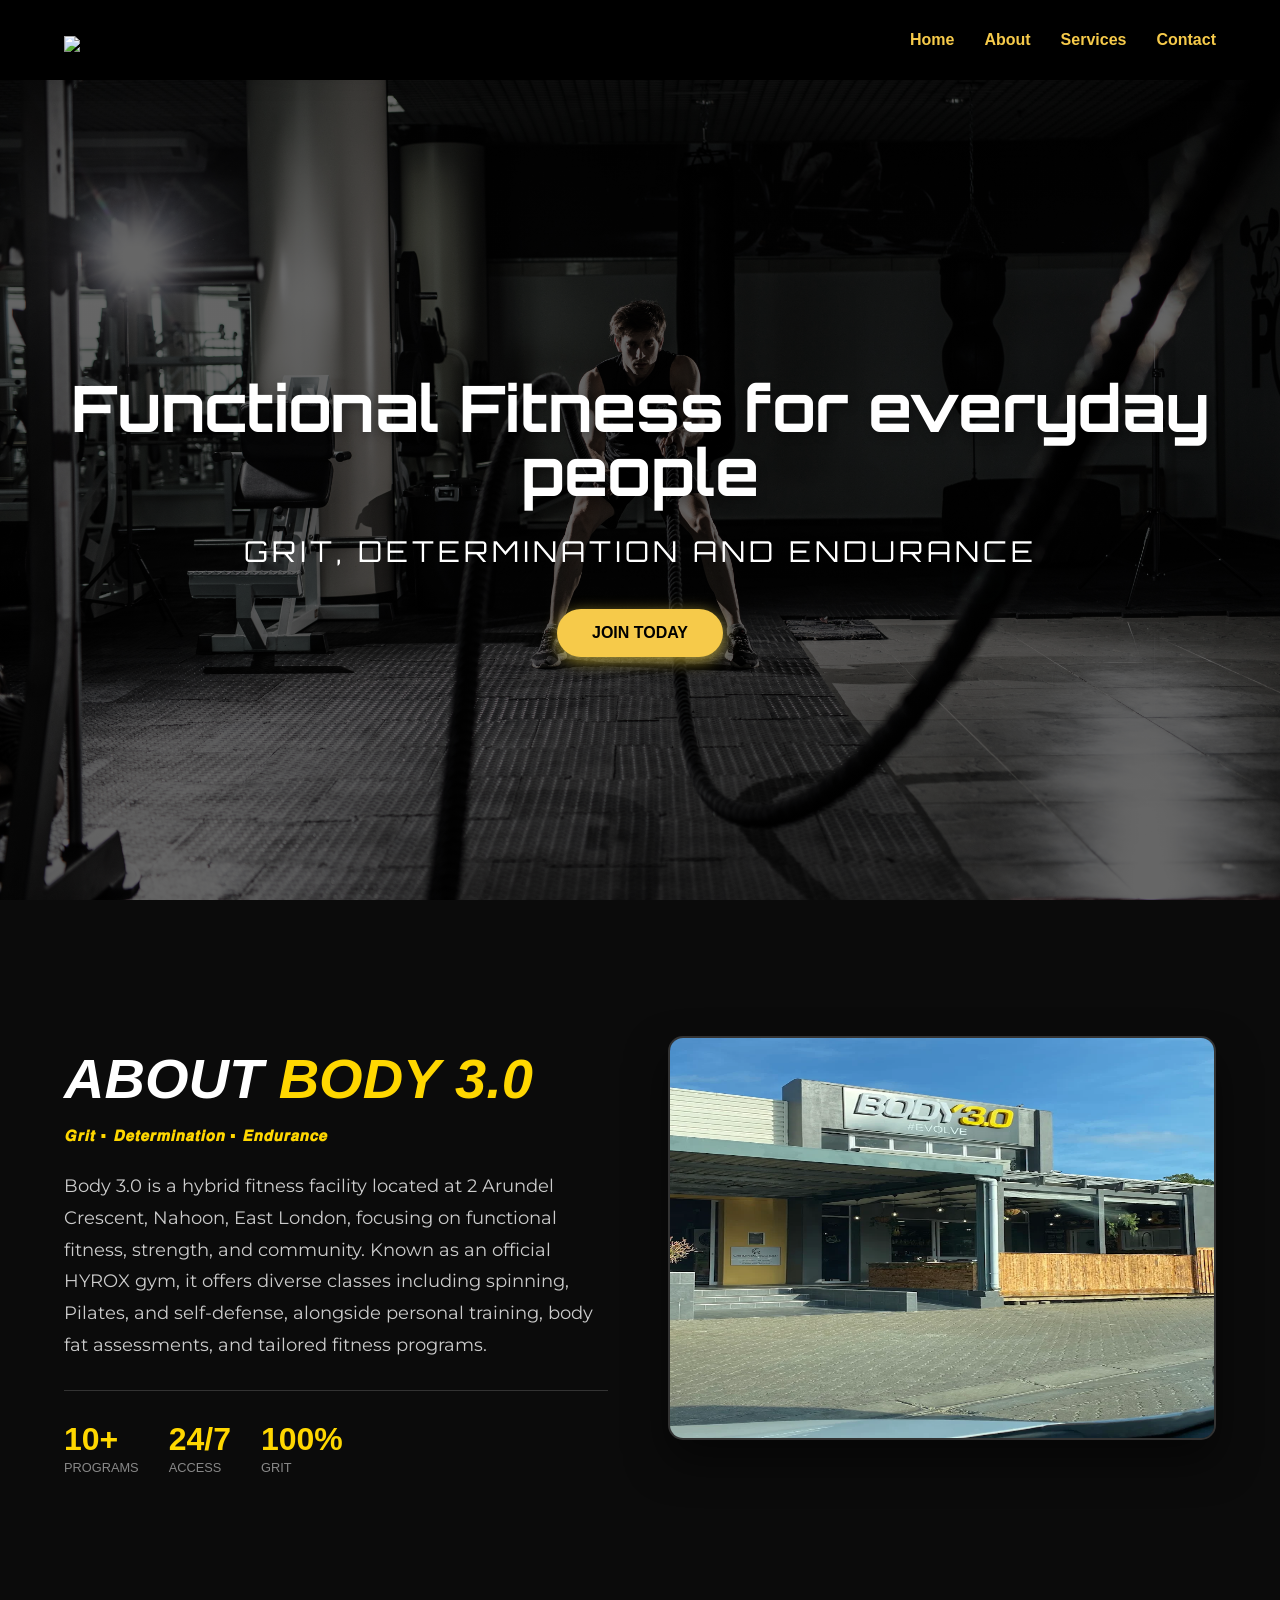
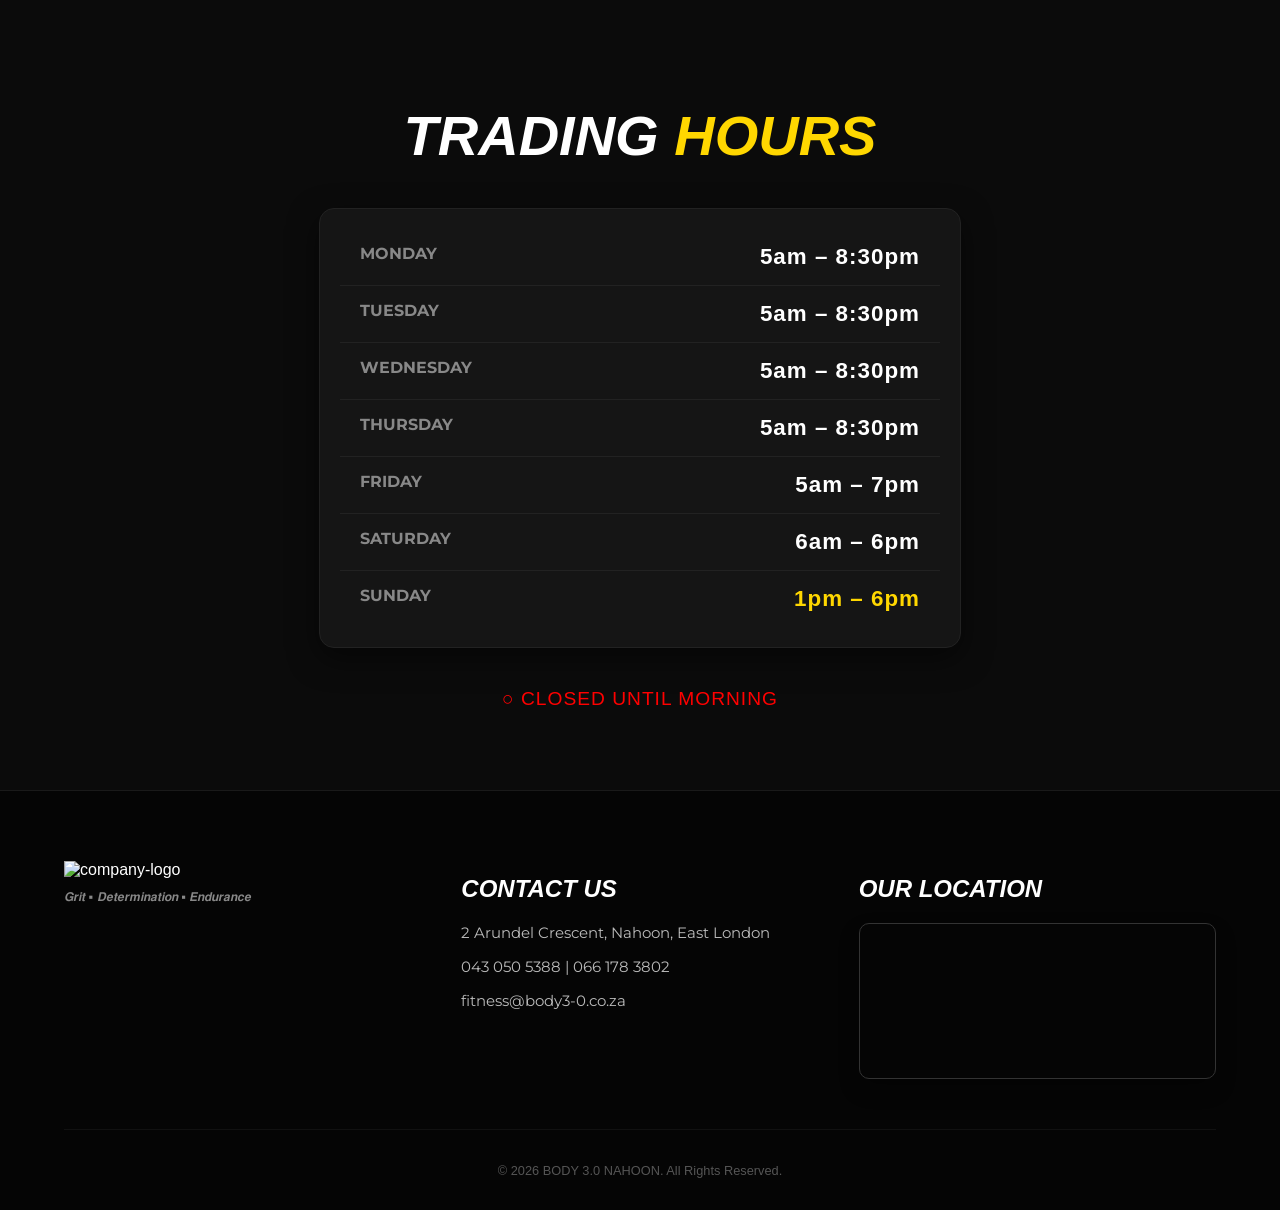
==== index.html @ ef925633 "Initial commit" ====
<!DOCTYPE html>
<html lang="en">
<head>
    <meta charset="UTF-8">
    <meta name="viewport" content="width=device-width, initial-scale=1.0">
    <title>Document</title>
    <link rel="stylesheet" href="style.css">
    <link rel="preconnect" href="https://fonts.googleapis.com">
<link rel="preconnect" href="https://fonts.gstatic.com" crossorigin>
<link rel="preconnect" href="https://fonts.googleapis.com">
<link rel="preconnect" href="https://fonts.gstatic.com" crossorigin>
<link rel="preconnect" href="https://fonts.googleapis.com">
<link rel="preconnect" href="https://fonts.gstatic.com" crossorigin>
<link href="https://fonts.googleapis.com/css2?family=Archivo+Black&family=Montserrat:ital,wght@0,100..900;1,100..900&family=Orbitron:wght@400..900&display=swap" rel="stylesheet">
</head>
<body id="home">
    <header class="main-header">
  <div class="logo"><img src="./Untitled design.png" alt="company-logo"></div>
  
  <input type="checkbox" id="nav-toggle" class="nav-toggle">
  <label for="nav-toggle" class="nav-toggle-label">
    <span></span>
  </label>

  <nav>
    <ul class="nav-links">
      <li><a href="#home">Home</a></li>
      <li><a href="#about">About</a></li>
      <li><a href="./services.html">Services</a></li>
      <li><a href="./contact.html">Contact</a></li>
    </ul>
  </nav>
  
  
</header>
<section class="hero-section">
  <div class="hero-content">
    <h1>Functional Fitness for everyday people</h1>
    <p>Grit, determination and endurance</p>
    <a href="./contact.html#join" class="btn-join">Join Today</a>
  </div>
</section>
<section id="about" class="about-section">
  <div class="container">
    <div class="about-flex">
      <div class="about-text">
        <h2 class="section-title">About <span>Body 3.0</span></h2>
        <p class="accent-text">𝙂𝙧𝙞𝙩 ▪️ 𝘿𝙚𝙩𝙚𝙧𝙢𝙞𝙣𝙖𝙩𝙞𝙤𝙣 ▪️ 𝙀𝙣𝙙𝙪𝙧𝙖𝙣𝙘𝙚</p>
        <p class="description">
          Body 3.0 is a hybrid fitness facility located at 2 Arundel Crescent, Nahoon, East London, focusing on functional fitness, strength, and community. Known as an official HYROX gym, it offers diverse classes including spinning, Pilates, and self-defense, alongside personal training, body fat assessments, and tailored fitness programs. 
        </p>
        <div class="about-stats">
          <div class="stat-item"><strong>10+</strong><span>Programs</span></div>
          <div class="stat-item"><strong>24/7</strong><span>Access</span></div>
          <div class="stat-item"><strong>100%</strong><span>Grit</span></div>
        </div>
      </div>
      <div class="about-image-box">
        <div class="image-placeholder">
            <img src="./outside.webp">
        </div>
      </div>
    </div>
  </div>
</section>
<section id="hours" class="hours-section">
  <div class="container">
    <h2 class="section-title">Trading <span>Hours</span></h2>
    <div class="hours-grid">
      <div class="day-row"><span>Monday</span><strong>5am – 8:30pm</strong></div>
      <div class="day-row"><span>Tuesday</span><strong>5am – 8:30pm</strong></div>
      <div class="day-row"><span>Wednesday</span><strong>5am – 8:30pm</strong></div>
      <div class="day-row"><span>Thursday</span><strong>5am – 8:30pm</strong></div>
      <div class="day-row"><span>Friday</span><strong>5am – 7pm</strong></div>
      <div class="day-row"><span>Saturday</span><strong>6am – 6pm</strong></div>
      <div class="day-row highlighted"><span>Sunday</span><strong>1pm – 6pm</strong></div>
    </div>
  </div>
  <div id="gym-status" class="status-badge">Checking Status...</div>

</section>
<footer class="main-footer">
  <div class="footer-container">
    
    <div class="footer-column brand-col">
      <div class="logo"><img src="./Untitled design.png" alt="company-logo"></div>
      <p class="footer-tagline">𝙂𝙧𝙞𝙩 ▪️ 𝘿𝙚𝙩𝙚𝙧𝙢𝙞𝙣𝙖𝙩𝙞𝙤𝙣 ▪️ 𝙀𝙣𝙙𝙪𝙧𝙖𝙣𝙘𝙚</p>
    </div>

    <div class="footer-column">
      <h3>Contact Us</h3>
      <ul class="contact-list">
        <li><i class="fas fa-map-marker-alt"></i> 2 Arundel Crescent, Nahoon, East London</li>
        <li><i class="fas fa-phone"></i> 043 050 5388 |
066 178 3802</li>
        <li><i class="fas fa-envelope"></i> fitness@body3-0.co.za</li>
      </ul>
    </div>

    <div class="footer-column map-col">
      <h3>Our Location</h3>
      <div class="map-wrapper">
        <iframe 
          src="https://www.google.com/maps/embed?pb=!1m18!1m12!1m3!1d3313.1234567890!2d27.9150!3d-32.9850!2m3!1f0!2f0!3f0!3m2!1i1024!2i768!4f13.1!3m3!1m2!1s0x1e66e0123456789%3A0x1234567890abcdef!2s2%20Arundel%20Crescent%2C%20Nahoon%2C%20East%20London!5e0!3m2!1sen!2sza!4v1700000000000!5m2!1sen!2sza" 
          width="100%" height="150" style="border:0;" allowfullscreen="" loading="lazy">
        </iframe>
      </div>
    </div>

  </div>
  <div class="footer-bottom">
    <p>&copy; 2026 BODY 3.0 NAHOON. All Rights Reserved.</p>
  </div>
</footer>

<script>
  function updateStatus() {
    const now = new Date();
    const day = now.getDay(); // 0 = Sun, 1 = Mon...
    const hour = now.getHours();
    const min = now.getMinutes();
    const time = hour + min / 60;
    
    let isOpen = false;
    
    // Logic based on your hours
    if (day >= 1 && day <= 4) { // Mon-Thu: 5am - 8:30pm
      if (time >= 5 && time < 20.5) isOpen = true;
    } else if (day === 5) { // Fri: 5am - 7pm
      if (time >= 5 && time < 19) isOpen = true;
    } else if (day === 6) { // Sat: 6am - 6pm
      if (time >= 6 && time < 18) isOpen = true;
    } else if (day === 0) { // Sun: 1pm - 6pm
      if (time >= 13 && time < 18) isOpen = true;
    }

    const badge = document.getElementById('gym-status');
    badge.innerHTML = isOpen ? "● OPEN NOW" : "○ CLOSED UNTIL MORNING";
    badge.style.color = isOpen ? "#00FF00" : "#FF0000";
  }
  updateStatus();
</script>
    
</body>
</html>
---- style.css ----
/* --- Base Styles --- */


body {
  background-color: #f0f2f5; 
  margin: 0;
  font-family: 'Segoe UI', sans-serif;
}

.main-header {
  display: flex;
  justify-content: space-between;
  align-items: center;
  padding: 0 5%;
  height: 80px;
  
  /* UPDATED: Changed to White Glass look */
  background: black; 
  backdrop-filter: blur(15px);
  -webkit-backdrop-filter: blur(15px);
  
  /* FIXED: Remove spaces */
  position: sticky;
  top: 0;           /* Changed from 15px to 0 */
  margin: 0;        /* Changed from 0 20px to 0 */
  width: 100%;      /* Ensure it spans the whole width */
  box-sizing: border-box; /* Keeps padding from breaking width */
  
  /* FIXED: Remove rounded corners for a flush look */
  border-radius: 0; 
  
  /* 3D Effect for a Flush Header */
  border-bottom: 1px solid rgba(0, 0, 0, 0.05);
  box-shadow: 0 4px 20px rgba(0, 0, 0, 0.08);
  
  z-index: 1000;
}

/* --- Navigation --- */
.nav-links {
  display: flex;
  list-style: none;
  gap: 30px;
  margin: 0;
  
  padding: 0;
}

.nav-links a {
  text-decoration: none;
  color: #f6ca4a;
  font-weight: 600;
  transition: 0.3s;
}

.nav-links a:hover {
  color: white;
  transform: translateY(-2px);
}

.logo img {

 padding-top: 10px;
  width: 150px; /* Adjust this value to your preferred size */
  height: auto;  /* This keeps the aspect ratio perfect */
}


.logo span { color: #007bff; }

/* --- Mobile Toggle (Hidden by default) --- */
.nav-toggle { display: none; }
.nav-toggle-label { display: none; cursor: pointer; }
 .btn-glass {
  background: #f8f9fa;
  border: 1px solid #eee;
  padding: 8px 20px;
  border-radius: 8px;
  font-weight: 600;
  cursor: pointer;
  box-shadow: 0 2px 4px rgba(0,0,0,0.05);
  transition: 0.3s;
}

.btn-glass:hover {
  background: #fff;
  box-shadow: 0 4px 8px rgba(0,0,0,0.1);
}


.hero-section {
  height: 100vh;
  width: 100%;
  margin-top: -80px; 
  
  /* This forces the 4 corners of the image to the 4 corners of the section */
  background: linear-gradient(rgba(0, 0, 0, 0.6), rgba(0, 0, 0, 0.6)),
              url('./AdobeStock_166615008.jpeg');
  
  /* UPDATED PROPERTIES */
  background-size: 100% 100%; /* Forces image corners to screen corners */
  background-position: center;
  background-repeat: no-repeat;
  
  /* Centering Logic */
  display: flex;
  flex-direction: column;
  justify-content: center;
  align-items: center;
  text-align: center;
  color: white;
  padding: 80px 20px 0 20px;
  box-sizing: border-box;
}

/* Make the headline really stand out on the full page */
.hero-content h1 {
  font-size: clamp(2.8rem, 10vw, 4rem);
 
   font-family: "Orbitron", sans-serif;
  line-height: 1;
  margin-bottom: 20px;
  text-shadow: 2px 4px 10px rgba(0,0,0,0.3);
}

.hero-content p {
  font-size: clamp(1.1rem, 4vw, 1.8rem);
  margin-bottom: 40px;
  text-transform: uppercase;
 font-family: "Orbitron", sans-serif;
  letter-spacing: 4px;
}

/* The "Join Today" Button */
.btn-join {
  display: inline-block;
  padding: 15px 35px;
  background-color: #f6ca4a;
  color: black;
  text-decoration: none;
  border-radius: 50px;
  font-weight: 700;
  text-transform: uppercase;
  transition: all 0.3s ease;
  box-shadow: 0 4px 15px rgba(231, 204, 67, 0.707);
}

.btn-join:hover {
  transform: scale(1.05);
  box-shadow: 0 6px 20px rgba(225, 164, 85, 0.911);
  background-color: white;
}
 .about-section {
  background-color: #0b0b0b; /* Deep "Athletic" Black */
  color: #ffffff;
  padding: 100px 5%;
  width: 100%;
  box-sizing: border-box;
}

.about-flex {
  display: flex;
  align-items: center;
  gap: 60px;
  max-width: 1200px;
  margin: 0 auto;
  flex-wrap: wrap; /* Important for mobile scaling */
}

.about-text {
  flex: 1;
  min-width: 300px;
}

.section-title {
  font-family: 'Teko', sans-serif;
  font-size: 3.5rem;
  font-style: italic;
  text-transform: uppercase;
  margin-bottom: 10px;
}

.section-title span {
  color: #FFD700; /* Matching the Yellow in your logo */
}

.accent-text {
  color: #FFD700;
  font-weight: 800;
  letter-spacing: 1px;
  margin-bottom: 25px;
}

.description {
  font-family: 'Montserrat', sans-serif;
  line-height: 1.8;
  color: #cccccc;
  font-size: 1.1rem;
  margin-bottom: 30px;
}

/* Stats Row */
.about-stats {
  display: flex;
  gap: 30px;
  border-top: 1px solid #333;
  padding-top: 30px;
}

.stat-item strong {
  display: block;
  font-size: 2rem;
  font-family: 'Teko', sans-serif;
  color: #FFD700;
}

.stat-item span {
  font-size: 0.8rem;
  text-transform: uppercase;
  color: #888;
}

/* Image Box */
.about-image-box {
  flex: 1;
  min-width: 300px;
  height: 400px; /* You already have this height set */
  background: #1a1a1a;
  border: 2px solid #333;
  border-radius: 15px;
  position: relative;
  overflow: hidden; /* This keeps the image inside the rounded corners */
  box-shadow: 0 20px 40px rgba(0,0,0,0.5);
}

/* Target the placeholder and the img inside it */
.image-placeholder, 
.image-placeholder img {
  width: 100%;
  height: 100%;
}

.image-placeholder img {
  object-fit:fill ; /* THIS IS THE KEY: It fills the box perfectly */
  object-position: center; /* Keeps the center of the photo visible */
  display: block;
}


.hours-section {
  background-color: #0b0b0b; /* Matching the About section black */
  color: white;
  padding: 80px 5%;
  text-align: center;
}

.hours-grid {
  max-width: 600px;
  margin: 40px auto 0;
  background: #151515;
  padding: 20px;
  border-radius: 15px;
  /* 3D "Inset" effect */
  box-shadow: inset 0 2px 10px rgba(0,0,0,0.5), 0 5px 15px rgba(0,0,0,0.3);
  border: 1px solid #222;
}

.day-row {
  display: flex;
  justify-content: space-between;
  padding: 15px 20px;
  border-bottom: 1px solid #222;
  font-family: 'Montserrat', sans-serif;
  transition: background 0.3s ease;
}

.day-row:last-child {
  border-bottom: none;
}

.day-row span {
  font-weight: 700;
  text-transform: uppercase;
  color: #888;
}

.day-row strong {
  font-family: 'Teko', sans-serif;
  font-size: 1.4rem;
  color: #fff;
  letter-spacing: 1px;
}

/* Hover effect to make it interactive */
.day-row:hover {
  background: #1a1a1a;
  cursor: default;
}

/* Highlight the current special hours or weekends */
.day-row.highlighted strong {
  color: #FFD700; /* Body 3.0 Yellow */
}

.hours-section .section-title {
  margin-bottom: 10px;
}
/* --- Desktop & Tablet Base (Already in your code) --- */
.hours-grid {
  max-width: 600px;
  margin: 40px auto;
  background: #151515;
  padding: 20px;
  border-radius: 15px;
  border: 1px solid #222;
  box-shadow: 0 10px 30px rgba(0,0,0,0.5);
}

/* --- MOBILE SPECIFIC FIXES --- */
@media (max-width: 480px) {
  .hours-section {
    padding: 40px 15px; /* Less padding on sides to give table more room */
  }

  .hours-grid {
    padding: 10px; /* Slimmer internal padding */
    margin-top: 20px;
  }

  .day-row {
    padding: 12px 10px; /* Tighter rows so you don't have to scroll as much */
  }

  .day-row span {
    font-size: 0.8rem; /* Smaller "Monday, Tuesday..." */
    letter-spacing: 0.5px;
  }

  .day-row strong {
    font-size: 1.1rem; /* Smaller "5am - 8:30pm" to prevent text wrapping */
  }

  .section-title {
    font-size: 2.2rem; /* Shrink the main title so it fits one line */
  }
}
.main-footer {
  background-color: #050505; /* Darker than the about section for depth */
  color: white;
  padding: 60px 5% 20px 5%;
  border-top: 1px solid #1a1a1a;
}

.footer-container {
  display: flex;
  justify-content: space-between;
  flex-wrap: wrap;
  gap: 40px;
  max-width: 1200px;
  margin: 0 auto;
}

.footer-column {
  flex: 1;
  min-width: 250px;
}

.footer-column h3 {
  font-family: 'Teko', sans-serif;
  text-transform: uppercase;
  font-style: italic;
  font-size: 1.5rem;
  color: white;
  margin-bottom: 20px;
}

.contact-list {
  list-style: none;
  padding: 0;
}

.contact-list li {
  margin-bottom: 15px;
  color: #bbb;
  font-family: 'Montserrat', sans-serif;
  font-size: 0.95rem;
}

/* Map Styling */
.map-wrapper {
  border-radius: 10px;
  overflow: hidden;
  border: 1px solid #333;
  box-shadow: 0 10px 20px rgba(0,0,0,0.3); /* 3D effect */
}

.footer-tagline {
  margin-top: 10px;
  font-size: 0.8rem;
  color: #888;
}

.footer-bottom {
  text-align: center;
  margin-top: 50px;
  padding-top: 20px;
  border-top: 1px solid #111;
  font-size: 0.8rem;
  color: #555;
}

.status-badge {
  font-family: 'Teko', sans-serif;
  font-size: 1.2rem;
  letter-spacing: 1px;
  margin-top: 10px;
  text-transform: uppercase;
}
/* --- Global & Services --- */
.services-section {
    background-color: #0b0b0b;
    padding: 80px 5%;
}

.services-grid {
    display: grid;
    grid-template-columns: repeat(auto-fit, minmax(250px, 1fr));
    gap: 20px;
    margin-top: 40px;
}

.service-card {
    background: #151515;
    color: white;
    padding: 30px;
    border-radius: 12px;
    border: 1px solid #222;
    box-shadow: 0 10px 20px rgba(0,0,0,0.3);
}

.service-card.highlighted {
    border: 1px solid #FFD700;
}

/* --- Schedule Grid --- */
.times-section {
    background-color: #050505;
    padding: 80px 5%;
}

.schedule-grid {
    display: grid;
    grid-template-columns: repeat(auto-fit, minmax(300px, 1fr));
    gap: 25px;
}

.day-box {
    background: #111;
    border-radius: 10px;
    border: 1px solid #222;
    overflow: hidden;
}

.day-header {
    background: #FFD700;
    color: #000;
    font-family: 'Teko', sans-serif;
    font-weight: bold;
    text-transform: uppercase;
    padding: 12px;
    text-align: center;
    font-size: 1.3rem;
}

.class-row {
    display: grid;
    grid-template-columns: 60px 1fr 80px; /* Time | Class Name | Coach */
    padding: 12px 15px;
    border-bottom: 1px solid #1a1a1a;
    font-family: 'Montserrat', sans-serif;
    font-size: 0.85rem;
}

.class-row span { color: #FFD700; font-weight: bold; }
.class-row strong { color: #fff; text-transform: uppercase; }
.class-row em { color: #888; text-align: right; font-style: normal; }

/* --- Mobile Fix --- */
@media (max-width: 480px) {
    .schedule-grid { grid-template-columns: 1fr; }
    .class-row { font-size: 0.75rem; padding: 10px; }
}
/* Responsive Scaling */
@media (max-width: 768px) {
  .about-section {
    padding: 60px 20px;
  }
  .section-title {
    font-size: 2.5rem;
  }
  .about-flex {
    flex-direction: column;
    text-align: center;
  }
  .about-stats {
    justify-content: center;
  }
}


/* Mobile Responsiveness */
@media (max-width: 768px) {
  .footer-container {
    flex-direction: column;
    text-align: center;
  }
  .map-wrapper {
    height: 200px;
  }
}
/* --- RESPONSIVE DESIGN (Phones) --- */
@media (max-width: 768px) {

    
  /* --- RESPONSIVE DESIGN (Phones) --- */
@media (max-width: 768px) {
  .nav-toggle-label {
    display: block;
    width: 30px;
    height: 25px; /* Added height for better spacing */
  }
  
  /* FIXED: Changed background to White or Yellow for visibility */
  .nav-toggle-label span, 
  .nav-toggle-label span::before, 
  .nav-toggle-label span::after {
    display: block;
    background: #FFD700 !important; /* BODY 3.0 YELLOW - Now it pops! */
    height: 3px; /* Slightly thicker for grit */
    width: 100%;
    position: relative;
    transition: 0.3s;
  }
  
  .nav-toggle-label span::before { content: ""; top: 10px; position: absolute; }
  .nav-toggle-label span::after { content: ""; top: 20px; position: absolute; }

  .nav-links {
    position: absolute;
    top: 80px; /* Aligned with your header height */
    left: 0;
    width: 100%;
    
    /* UPDATED: Charcoal Grey fits the design perfectly */
    background: #282828 !important; 
    
    flex-direction: column; 
    align-items: center;
    padding: 30px 0;
    
    /* 3D Dropdown Effect */
    border-radius: 0 0 15px 15px;
    border-bottom: 3px solid #FFD700; 
    box-shadow: 0 10px 30px rgba(0,0,0,0.5);
    
    transform: scale(1, 0); 
    transform-origin: top;
    transition: transform 0.3s ease-in-out;
  }

  /* Text inside the dropdown */
  .nav-links a {
    color: white !important;
    font-size: 1.2rem;
    padding: 15px;
    width: 100%;
    text-align: center;
  }

  /* Show menu when checkbox is clicked */
  .nav-toggle:checked ~ nav .nav-links {
    transform: scale(1, 1);
  }
}

  .btn-glass { display: none; } /* Hide button on small screens to save space */
  .btn-glass {
  background: #f8f9fa;
  border: 1px solid #eee;
  padding: 8px 20px;
  border-radius: 8px;
  font-weight: 600;
  cursor: pointer;
  box-shadow: 0 2px 4px rgba(0,0,0,0.05);
  transition: 0.3s;
}

.btn-glass:hover {
  background: #fff;
  box-shadow: 0 4px 8px rgba(0,0,0,0.1);
}
}
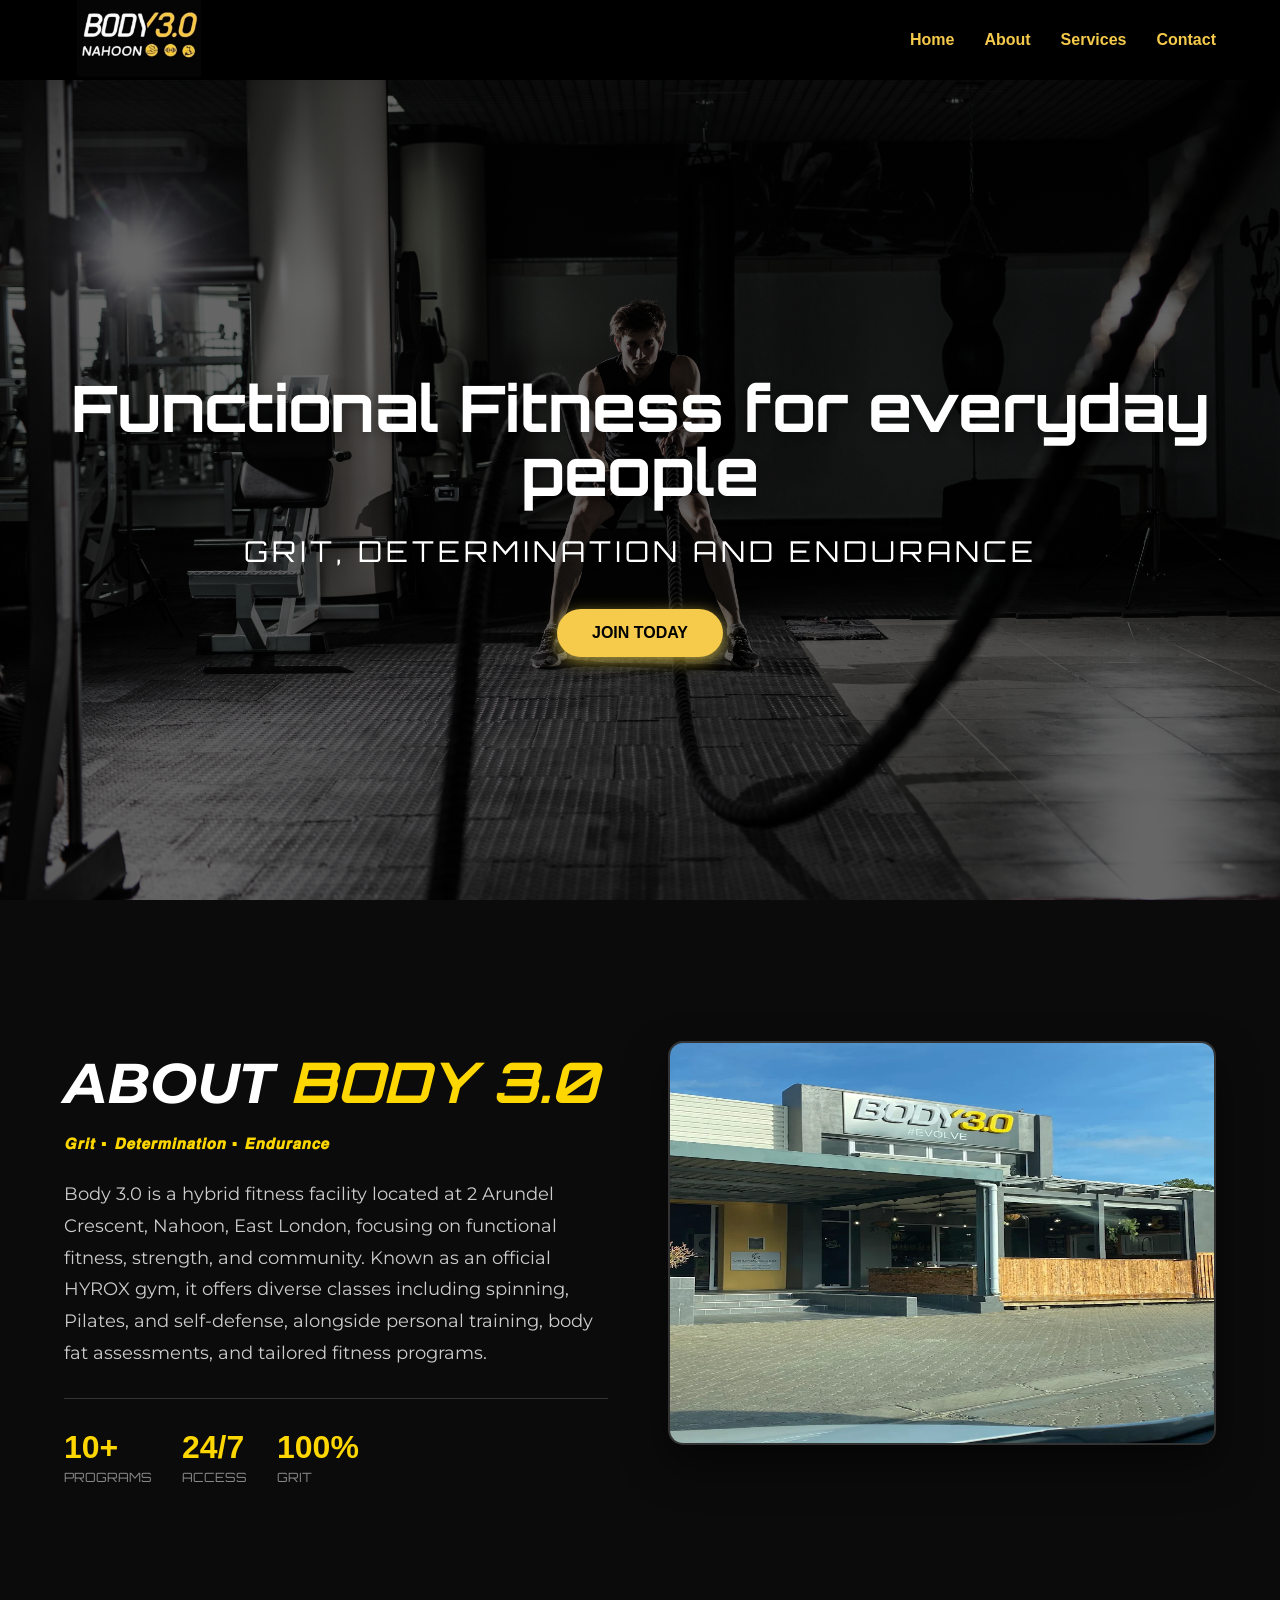
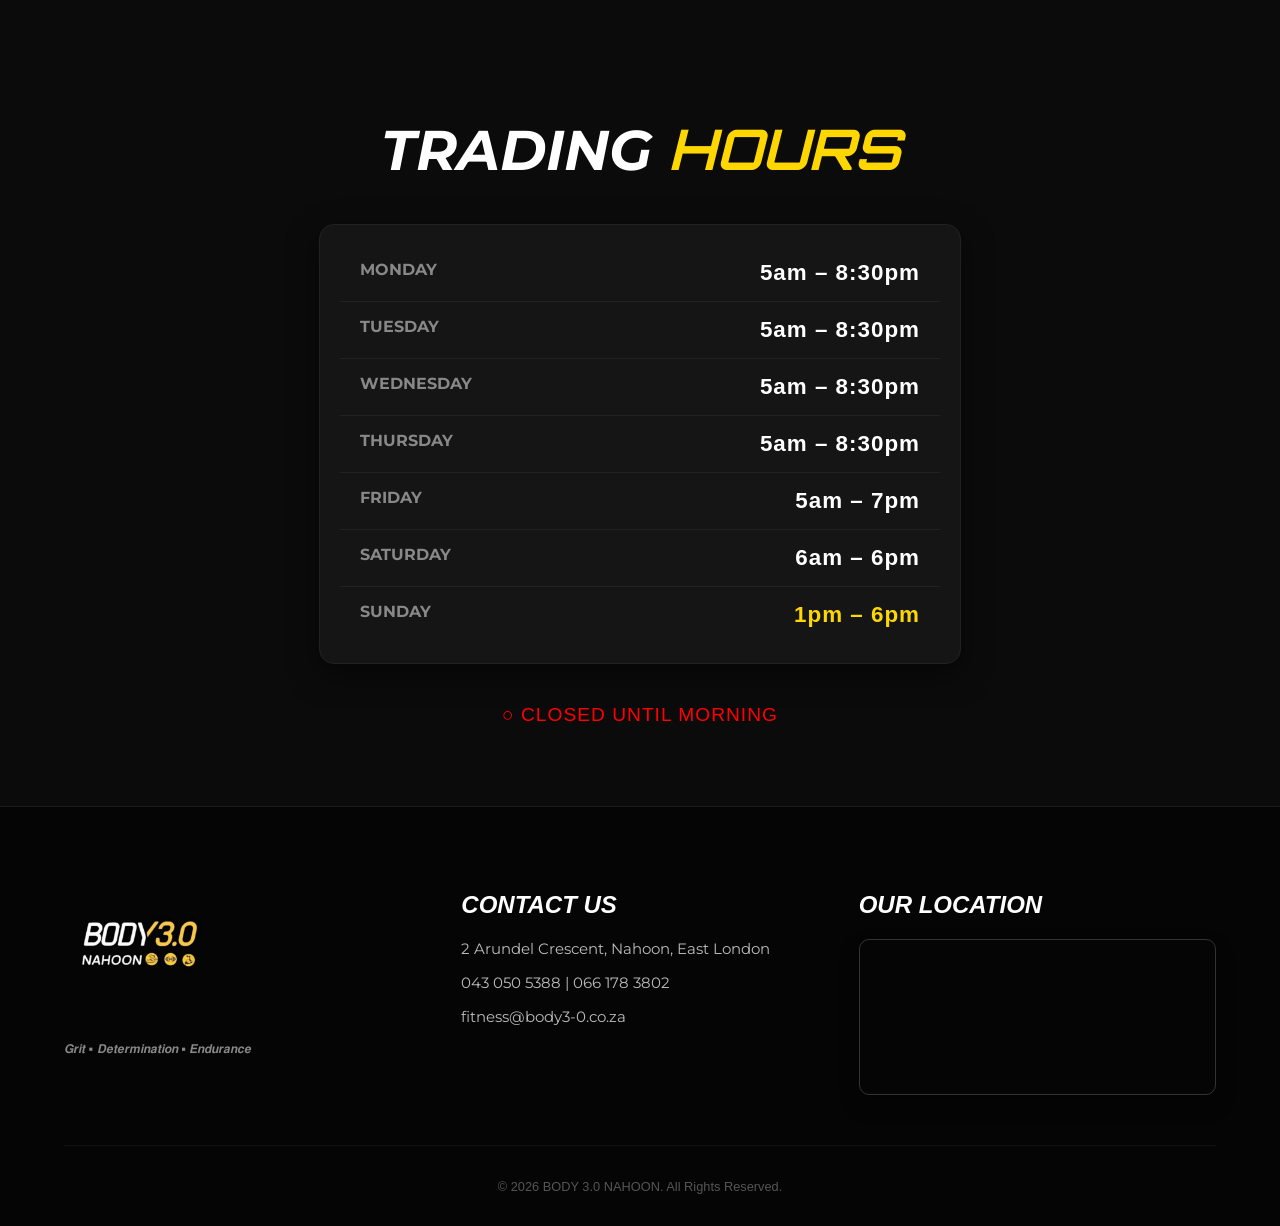
==== commit f7396007: "Update index.html" ====
--- a/index.html
+++ b/index.html
@@ -3,7 +3,7 @@
 <head>
     <meta charset="UTF-8">
     <meta name="viewport" content="width=device-width, initial-scale=1.0">
-    <title>Document</title>
+    <title>Body3.0</title>
     <link rel="stylesheet" href="style.css">
     <link rel="preconnect" href="https://fonts.googleapis.com">
 <link rel="preconnect" href="https://fonts.gstatic.com" crossorigin>
--- a/style.css
+++ b/style.css
@@ -152,6 +152,7 @@
 }
  .about-section {
   background-color: #0b0b0b; /* Deep "Athletic" Black */
+  font-family: "Orbitron", sans-serif;
   color: #ffffff;
   padding: 100px 5%;
   width: 100%;
@@ -173,7 +174,7 @@
 }
 
 .section-title {
-  font-family: 'Teko', sans-serif;
+  font-family: 'Montserrat', sans-serif;
   font-size: 3.5rem;
   font-style: italic;
   text-transform: uppercase;
@@ -182,6 +183,7 @@
 
 .section-title span {
   color: #FFD700; /* Matching the Yellow in your logo */
+  font-family: "Orbitron", sans-serif;
 }
 
 .accent-text {
